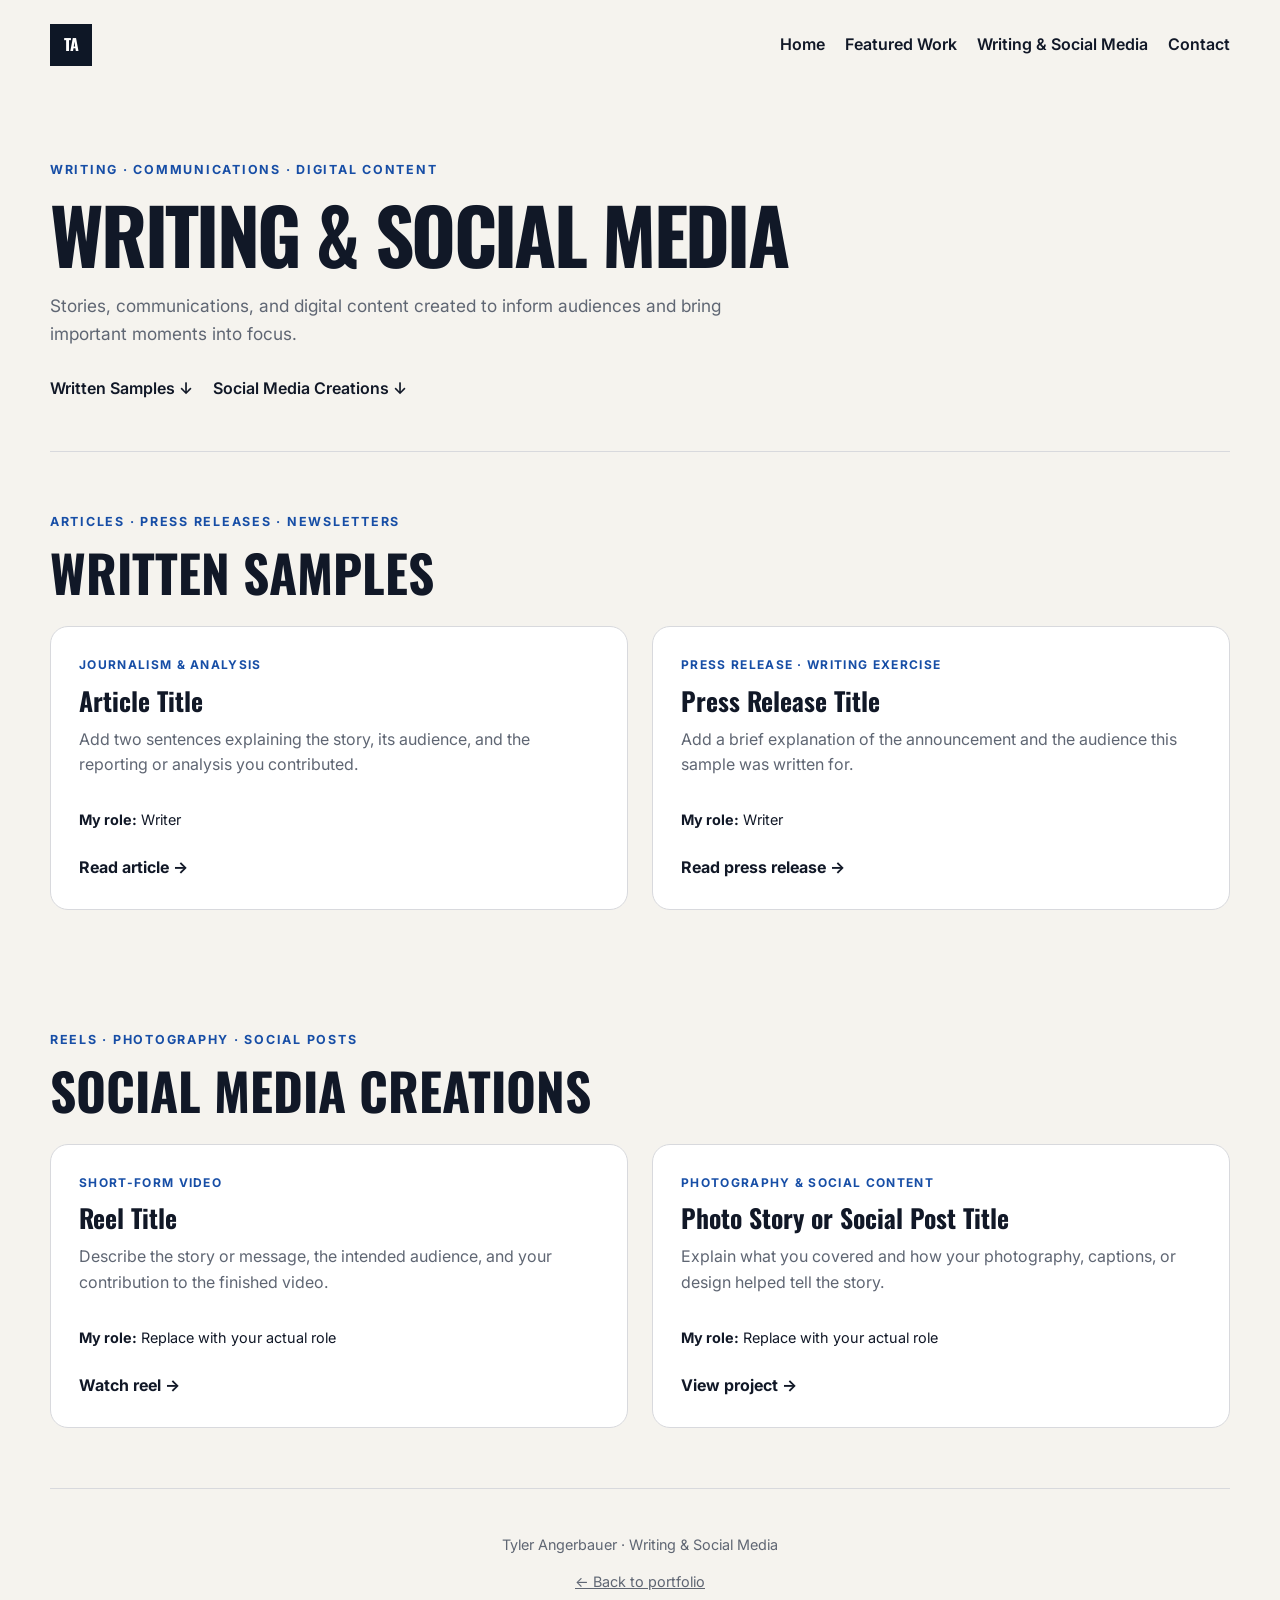
==== samples.html @ 7d31fdf2 "Create samples.html" ====
<!DOCTYPE html>
<html lang="en">
<head>
  <meta charset="UTF-8">
  <meta name="viewport" content="width=device-width, initial-scale=1.0">

  <meta
    name="description"
    content="Writing, communications, and social media samples by Tyler Angerbauer."
  >

  <title>Writing & Social Media | Tyler Angerbauer</title>

  <link rel="preconnect" href="https://fonts.googleapis.com">
  <link rel="preconnect" href="https://fonts.gstatic.com" crossorigin>

  <link
    href="https://fonts.googleapis.com/css2?family=Inter:wght@400;500;600;700&family=Oswald:wght@500;600;700&display=swap"
    rel="stylesheet"
  >

  <link rel="stylesheet" href="styles.css">

  <!-- Styles specific to this page -->
  <style>
    .samples-container,
    .samples-header,
    .samples-footer {
      width: min(1180px, calc(100% - 40px));
      margin-inline: auto;
    }

    .samples-header {
      display: flex;
      align-items: center;
      justify-content: space-between;
      flex-wrap: wrap;
      gap: 20px;
      padding-block: 24px;
    }

    .samples-nav,
    .samples-jump-links {
      display: flex;
      flex-wrap: wrap;
      gap: 20px;
    }

    .samples-nav a,
    .samples-jump-links a {
      font-weight: 600;
      text-decoration: none;
    }

    .samples-intro {
      padding: 70px 0 50px;
      border-bottom: 1px solid var(--line);
    }

    .samples-intro h1 {
      font-size: clamp(2.5rem, 6vw, 5rem);
      overflow-wrap: anywhere;
    }

    .samples-intro > p:not(.eyebrow) {
      max-width: 700px;
      color: var(--muted);
      font-size: 1.08rem;
    }

    .samples-jump-links {
      margin-top: 28px;
    }

    .samples-section {
      padding-block: 60px;
      scroll-margin-top: 24px;
    }

    .samples-section h2 {
      font-size: clamp(2rem, 4vw, 3.5rem);
    }

    .samples-grid {
      display: grid;
      grid-template-columns: repeat(2, minmax(0, 1fr));
      gap: 24px;
      margin-top: 28px;
    }

    .sample-card {
      display: flex;
      flex-direction: column;
      min-width: 0;
      overflow: hidden;
      background: var(--surface);
      border: 1px solid var(--line);
      border-radius: var(--radius);
    }

    .sample-thumbnail {
      display: block;
      width: 100%;
      aspect-ratio: 16 / 9;
      object-fit: cover;
    }

    .sample-content {
      display: flex;
      flex-direction: column;
      align-items: flex-start;
      flex: 1;
      padding: 28px;
    }

    .sample-content h3 {
      margin-bottom: 14px;
    }

    .sample-description {
      color: var(--muted);
      margin-top: 0;
    }

    .sample-role {
      font-size: 0.9rem;
      margin-bottom: 24px;
    }

    .sample-content .text-link {
      margin-top: auto;
    }

    .samples-footer {
      padding-block: 30px;
      border-top: 1px solid var(--line);
      color: var(--muted);
      text-align: center;
    }

    @media (max-width: 700px) {
      .samples-grid {
        grid-template-columns: 1fr;
      }

      .samples-intro {
        padding-top: 40px;
      }
    }
  </style>
</head>

<body>
  <header class="samples-header">
    <a class="brand" href="index.html">TA</a>

    <nav class="samples-nav" aria-label="Primary navigation">
      <a href="index.html">Home</a>
      <a href="index.html#work">Featured Work</a>
      <a href="samples.html" aria-current="page">
        Writing & Social Media
      </a>
      <a href="index.html#contact">Contact</a>
    </nav>
  </header>

  <main class="samples-container">
    <!-- PAGE INTRODUCTION -->
    <section class="samples-intro">
      <p class="eyebrow">Writing · Communications · Digital Content</p>

      <h1>Writing & Social Media</h1>

      <p>
        Stories, communications, and digital content created to inform
        audiences and bring important moments into focus.
      </p>

      <nav class="samples-jump-links" aria-label="Sample categories">
        <a href="#writing">Written Samples ↓</a>
        <a href="#social">Social Media Creations ↓</a>
      </nav>
    </section>

    <!-- WRITTEN SAMPLES: Copy a sample-card to add another piece -->
    <section class="samples-section" id="writing">
      <p class="eyebrow">Articles · Press Releases · Newsletters</p>
      <h2>Written Samples</h2>

      <div class="samples-grid">

        <!-- WRITING SAMPLE 1 -->
        <article class="sample-card">
          <div class="sample-content">
            <p class="project-type">Journalism & Analysis</p>

            <h3>Article Title</h3>

            <p class="sample-description">
              Add two sentences explaining the story, its audience,
              and the reporting or analysis you contributed.
            </p>

            <p class="sample-role">
              <strong>My role:</strong> Writer
            </p>

            <a
              class="text-link"
              href="REPLACE_WITH_ARTICLE_URL"
              target="_blank"
              rel="noopener noreferrer"
            >
              Read article →
            </a>
          </div>
        </article>

        <!-- WRITING SAMPLE 2 -->
        <article class="sample-card">
          <div class="sample-content">
            <p class="project-type">Press Release · Writing Exercise</p>

            <h3>Press Release Title</h3>

            <p class="sample-description">
              Add a brief explanation of the announcement and the
              audience this sample was written for.
            </p>

            <p class="sample-role">
              <strong>My role:</strong> Writer
            </p>

            <a
              class="text-link"
              href="REPLACE_WITH_PDF_PATH"
              target="_blank"
              rel="noopener noreferrer"
            >
              Read press release →
            </a>
          </div>
        </article>

      </div>
    </section>

    <!-- SOCIAL MEDIA: Copy a sample-card to add another piece -->
    <section class="samples-section" id="social">
      <p class="eyebrow">Reels · Photography · Social Posts</p>
      <h2>Social Media Creations</h2>

      <div class="samples-grid">

        <!-- SOCIAL SAMPLE 1 -->
        <article class="sample-card">
          <!-- OPTIONAL: Uncomment after adding your thumbnail.
          <img
            class="sample-thumbnail"
            src="images/reel-thumbnail.jpg"
            alt="Describe the scene shown in your reel thumbnail"
            loading="lazy"
          >
          -->

          <div class="sample-content">
            <p class="project-type">Short-Form Video</p>

            <h3>Reel Title</h3>

            <p class="sample-description">
              Describe the story or message, the intended audience,
              and your contribution to the finished video.
            </p>

            <p class="sample-role">
              <strong>My role:</strong> Replace with your actual role
            </p>

            <a
              class="text-link"
              href="REPLACE_WITH_REEL_URL"
              target="_blank"
              rel="noopener noreferrer"
            >
              Watch reel →
            </a>
          </div>
        </article>

        <!-- SOCIAL SAMPLE 2 -->
        <article class="sample-card">
          <div class="sample-content">
            <p class="project-type">Photography & Social Content</p>

            <h3>Photo Story or Social Post Title</h3>

            <p class="sample-description">
              Explain what you covered and how your photography,
              captions, or design helped tell the story.
            </p>

            <p class="sample-role">
              <strong>My role:</strong> Replace with your actual role
            </p>

            <a
              class="text-link"
              href="REPLACE_WITH_POST_OR_GALLERY_URL"
              target="_blank"
              rel="noopener noreferrer"
            >
              View project →
            </a>
          </div>
        </article>

      </div>
    </section>
  </main>

  <footer class="samples-footer">
    <p>Tyler Angerbauer · Writing & Social Media</p>
    <a href="index.html">← Back to portfolio</a>
  </footer>
</body>
</html>
---- styles.css ----
/* =========================================================
   TYLER ANGERBAUER PORTFOLIO
   Most visual changes can be made in the VARIABLES section.
   ========================================================= */

:root {
  --bg: #f5f3ee;
  --surface: #ffffff;
  --text: #111827;
  --muted: #5f6673;
  --accent: #174ea6;
  --line: #d8d9dd;
  --dark: #0e1726;
  --max-width: 1180px;
  --radius: 18px;
}

* {
  box-sizing: border-box;
}

html {
  scroll-behavior: smooth;
}

body {
  margin: 0;
  background: var(--bg);
  color: var(--text);
  font-family: "Inter", Arial, sans-serif;
  line-height: 1.6;
}

a {
  color: inherit;
}

img {
  max-width: 100%;
  display: block;
}

.site-header {
  width: min(calc(100% - 40px), var(--max-width));
  margin: 0 auto;
  padding: 22px 0;
  display: flex;
  align-items: center;
  justify-content: space-between;
  position: relative;
  z-index: 10;
}

.brand {
  width: 42px;
  height: 42px;
  display: grid;
  place-items: center;
  background: var(--dark);
  color: white;
  text-decoration: none;
  font-family: "Oswald", sans-serif;
  font-weight: 700;
}

.nav {
  display: flex;
  gap: 28px;
}

.nav a {
  text-decoration: none;
  font-size: 0.92rem;
  font-weight: 600;
}

.section {
  width: min(calc(100% - 40px), var(--max-width));
  margin: 0 auto;
  padding: 90px 0;
}

.hero {
  min-height: 76vh;
  display: grid;
  grid-template-columns: 1.05fr 0.95fr;
  align-items: center;
  gap: 64px;
  padding-top: 55px;
}

.eyebrow {
  margin: 0 0 14px;
  text-transform: uppercase;
  letter-spacing: 0.14em;
  font-size: 0.78rem;
  font-weight: 700;
  color: var(--accent);
}

h1,
h2,
h3 {
  font-family: "Oswald", Arial, sans-serif;
  margin-top: 0;
  line-height: 1.02;
}

h1 {
  margin-bottom: 20px;
  font-size: clamp(7rem, 4.8vw, 4rem);
  text-transform: uppercase;
  letter-spacing: -0.035em;
}

h2 {
  margin-bottom: 18px;
  font-size: clamp(2.6rem, 6vw, 4.8rem);
  text-transform: uppercase;
}

h3 {
  font-size: 1.6rem;
}

.hero-title {
  font-weight: 700;
  font-size: 1.08rem;
}

.hero-text {
  max-width: 580px;
  color: var(--muted);
  font-size: 1.04rem;
}

.hero-actions {
  display: flex;
  flex-wrap: wrap;
  gap: 12px;
  margin-top: 30px;
}

.button {
  display: inline-block;
  padding: 13px 20px;
  border: 1px solid var(--dark);
  text-decoration: none;
  font-weight: 700;
  transition: 0.2s ease;
}

.button.primary {
  background: var(--dark);
  color: white;
}

.button:hover {
  transform: translateY(-2px);
}

.placeholder-media {
  display: grid;
  place-items: center;
  min-height: 360px;
  padding: 30px;
  text-align: center;
  background:
    linear-gradient(135deg, rgba(23,78,166,0.12), rgba(14,23,38,0.08)),
    var(--surface);
  border: 1px solid var(--line);
  color: var(--muted);
}

.hero-media {
  aspect-ratio: 4 / 5;
}

.section-heading {
  max-width: 720px;
  margin-bottom: 38px;
}

.section-heading > p:last-child {
  color: var(--muted);
}

.project-grid {
  display: grid;
  grid-template-columns: repeat(2, 1fr);
  gap: 24px;
}

.project-card {
  overflow: hidden;
  background: var(--surface);
  border: 1px solid var(--line);
  border-radius: var(--radius);
}

.project-card.featured {
  grid-column: span 2;
  display: grid;
  grid-template-columns: 1.25fr 0.75fr;
}

.project-image {
  min-height: 260px;
}

.project-card.featured .project-image {
  min-height: 430px;
}

.project-copy {
  padding: 28px;
}

.project-type {
  margin-top: 0;
  color: var(--accent);
  text-transform: uppercase;
  letter-spacing: 0.11em;
  font-size: 0.75rem;
  font-weight: 700;
}

.project-copy p:not(.project-type) {
  color: var(--muted);
}

.text-link {
  font-weight: 700;
  text-decoration: none;
}

.category-grid {
  margin-top: 65px;
  display: grid;
  grid-template-columns: repeat(3, 1fr);
  gap: 1px;
  background: var(--line);
  border: 1px solid var(--line);
}

.category-card {
  padding: 35px;
  background: var(--bg);
}

.category-number {
  display: block;
  margin-bottom: 40px;
  color: var(--accent);
  font-weight: 700;
}

.category-card p {
  color: var(--muted);
}

.about {
  border-top: 1px solid var(--line);
  border-bottom: 1px solid var(--line);
  display: grid;
  grid-template-columns: 1fr 1fr;
  gap: 70px;
}

.about h2 {
  font-size: clamp(2.6rem, 5vw, 4.2rem);
}

.about-copy {
  font-size: 1.08rem;
  color: var(--muted);
}

.experience-list {
  border-top: 1px solid var(--line);
}

.experience-item {
  display: flex;
  align-items: center;
  justify-content: space-between;
  gap: 30px;
  padding: 24px 0;
  border-bottom: 1px solid var(--line);
}

.experience-item h3,
.experience-item p {
  margin: 0;
}

.experience-item p,
.experience-item span {
  color: var(--muted);
}

.contact {
  background: var(--dark);
  color: white;
  width: 100%;
  max-width: none;
  padding-left: max(20px, calc((100vw - var(--max-width)) / 2));
  padding-right: max(20px, calc((100vw - var(--max-width)) / 2));
}

.contact p:not(.eyebrow) {
  color: #b9c0cd;
}

.contact-links {
  display: flex;
  flex-wrap: wrap;
  gap: 22px;
  margin-top: 30px;
}

.contact-links a {
  color: white;
  font-weight: 700;
}

footer {
  padding: 25px 20px;
  text-align: center;
  color: var(--muted);
  font-size: 0.9rem;
}

@media (max-width: 820px) {
  .nav {
    gap: 15px;
    font-size: 0.84rem;
  }

  .hero,
  .about {
    grid-template-columns: 1fr;
  }

  .hero {
    gap: 36px;
  }

  .hero-media {
    aspect-ratio: 16 / 10;
  }

  .project-grid,
  .category-grid {
    grid-template-columns: 1fr;
  }

  .project-card.featured {
    grid-column: auto;
    grid-template-columns: 1fr;
  }

  .project-card.featured .project-image {
    min-height: 280px;
  }
}

@media (max-width: 560px) {
  .site-header {
    align-items: flex-start;
  }

  .nav {
    display: grid;
    grid-template-columns: repeat(2, auto);
    gap: 6px 14px;
  }

  .section {
    padding: 65px 0;
  }

  h1 {
    font-size: 4rem;
  }

  .experience-item {
    align-items: flex-start;
    flex-direction: column;
    gap: 5px;
  }
}
/* Photos beneath the About text */
.about-photos {
  display: grid;
  grid-template-columns: repeat(2, minmax(0, 1fr));
  gap: 16px;
  margin-top: 28px;
}

.about-photos a {
  display: block;
  overflow: hidden;
  border-radius: 14px;
  box-shadow: 0 8px 24px rgba(14, 23, 38, 0.12);
}

.about-photos img {
  display: block;
  width: 100%;
  height: auto;
  transition: transform 0.25s ease;
}

.about-photos a:hover img {
  transform: scale(1.04);
}

.about-photos a:focus-visible {
  outline: 3px solid var(--accent);
  outline-offset: 4px;
}

@media (max-width: 560px) {
  .about-photos {
    grid-template-columns: 1fr;
  }
}

@media (prefers-reduced-motion: reduce) {
  .about-photos img {
    transition: none;
  }

  .about-photos a:hover img {
    transform: none;
  }
}
.about-photos a {
  aspect-ratio: 4 / 3;
}

.about-photos img {
  width: 100%;
  height: 100%;
  object-fit: cover;
  object-position: center;
}
.references-grid {
  display: grid;
  grid-template-columns: repeat(3, minmax(0, 1fr));
  gap: 24px;
}

.reference-card {
  min-width: 0;
  padding: 28px;
  background: var(--surface);
  border: 1px solid var(--line);
  border-radius: var(--radius);
}

.reference-card h3 {
  margin-bottom: 12px;
}

.reference-role {
  color: var(--accent);
  font-weight: 600;
}

.reference-card p {
  margin: 0 0 14px;
}

.reference-card address {
  display: flex;
  flex-direction: column;
  gap: 10px;
  margin-top: 20px;
  font-style: normal;
}

.reference-card address a {
  font-weight: 600;
  overflow-wrap: anywhere;
}

@media (max-width: 820px) {
  .references-grid {
    grid-template-columns: 1fr;
  }
}
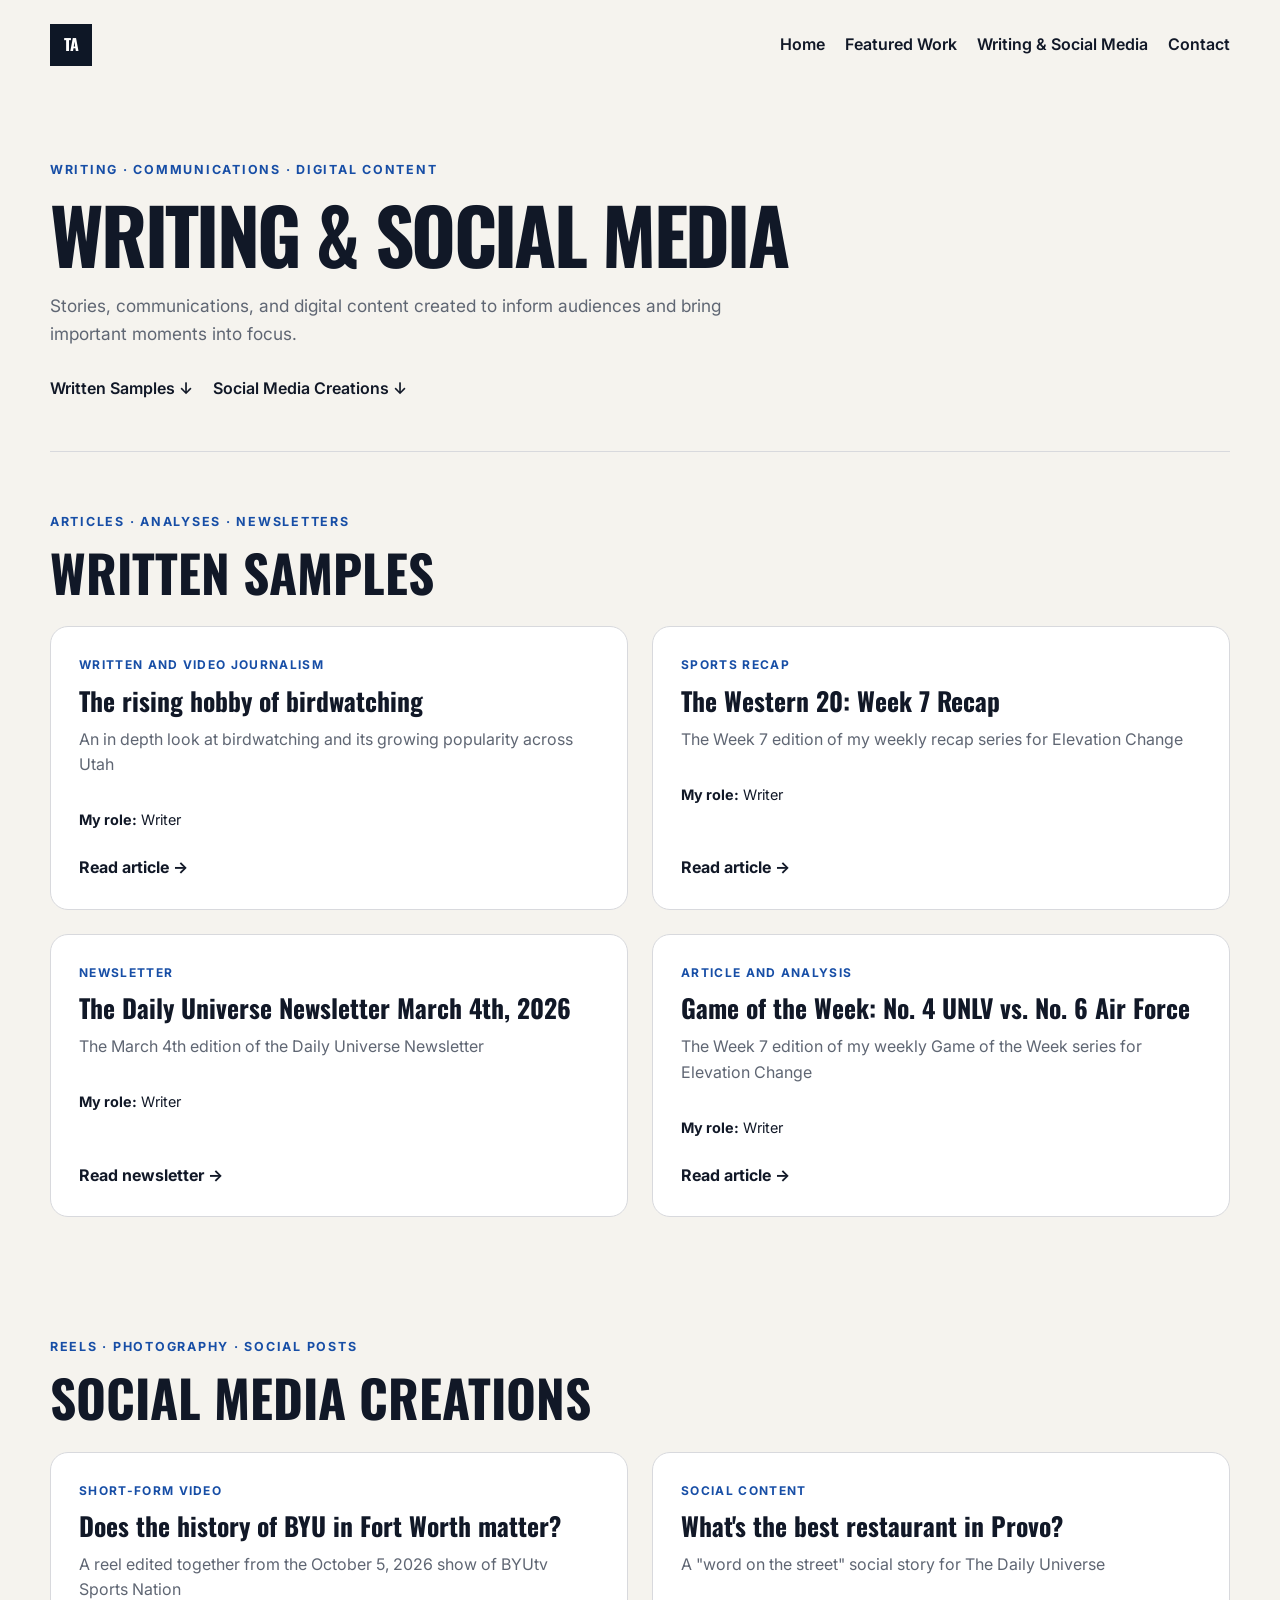
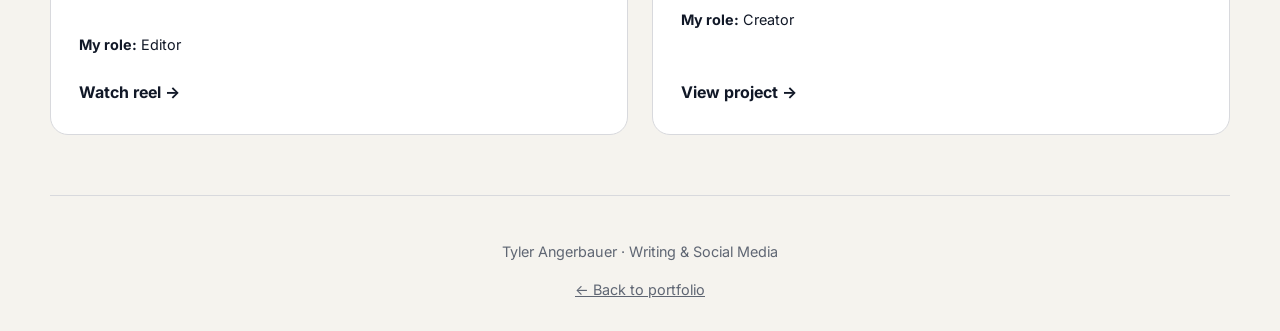
==== commit a5c3ef08: "Update samples.html" ====
--- a/samples.html
+++ b/samples.html
@@ -184,7 +184,7 @@
 
     <!-- WRITTEN SAMPLES: Copy a sample-card to add another piece -->
     <section class="samples-section" id="writing">
-      <p class="eyebrow">Articles · Press Releases · Newsletters</p>
+      <p class="eyebrow">Articles · Analyses · Newsletters</p>
       <h2>Written Samples</h2>
 
       <div class="samples-grid">
@@ -192,13 +192,12 @@
         <!-- WRITING SAMPLE 1 -->
         <article class="sample-card">
           <div class="sample-content">
-            <p class="project-type">Journalism & Analysis</p>
-
-            <h3>Article Title</h3>
-
-            <p class="sample-description">
-              Add two sentences explaining the story, its audience,
-              and the reporting or analysis you contributed.
+            <p class="project-type">Written and Video Journalism</p>
+
+            <h3>The rising hobby of birdwatching</h3>
+
+            <p class="sample-description">
+              An in depth look at birdwatching and its growing popularity across Utah
             </p>
 
             <p class="sample-role">
@@ -207,7 +206,7 @@
 
             <a
               class="text-link"
-              href="REPLACE_WITH_ARTICLE_URL"
+              href="https://universe.byu.edu/metro/the-rising-hobby-of-birdwatching"
               target="_blank"
               rel="noopener noreferrer"
             >
@@ -219,13 +218,12 @@
         <!-- WRITING SAMPLE 2 -->
         <article class="sample-card">
           <div class="sample-content">
-            <p class="project-type">Press Release · Writing Exercise</p>
-
-            <h3>Press Release Title</h3>
-
-            <p class="sample-description">
-              Add a brief explanation of the announcement and the
-              audience this sample was written for.
+            <p class="project-type">Sports Recap</p>
+
+            <h3>The Western 20: Week 7 Recap</h3>
+
+            <p class="sample-description">
+              The Week 7 edition of my weekly recap series for Elevation Change
             </p>
 
             <p class="sample-role">
@@ -234,11 +232,63 @@
 
             <a
               class="text-link"
-              href="REPLACE_WITH_PDF_PATH"
-              target="_blank"
-              rel="noopener noreferrer"
-            >
-              Read press release →
+              href="https://elevationchange.co/week-7-recap.html"
+              target="_blank"
+              rel="noopener noreferrer"
+            >
+              Read article →
+            </a>
+          </div>
+        </article>
+
+        <!-- WRITING SAMPLE 3 -->
+        <article class="sample-card">
+          <div class="sample-content">
+            <p class="project-type">Newsletter</p>
+
+            <h3>The Daily Universe Newsletter March 4th, 2026</h3>
+
+            <p class="sample-description">
+              The March 4th edition of the Daily Universe Newsletter
+            </p>
+
+            <p class="sample-role">
+              <strong>My role:</strong> Writer
+            </p>
+
+            <a
+              class="text-link"
+              href="UniverseNewsletter.pdf"
+              target="_blank"
+              rel="noopener noreferrer"
+            >
+              Read newsletter →
+            </a>
+          </div>
+        </article>
+
+               <!-- WRITING SAMPLE 4 -->
+        <article class="sample-card">
+          <div class="sample-content">
+            <p class="project-type">Article and Analysis</p>
+
+            <h3>Game of the Week: No. 4 UNLV vs. No. 6 Air Force</h3>
+
+            <p class="sample-description">
+              The Week 7 edition of my weekly Game of the Week series for Elevation Change
+            </p>
+
+            <p class="sample-role">
+              <strong>My role:</strong> Writer
+            </p>
+
+            <a
+              class="text-link"
+              href="https://elevationchange.co/game-of-the-week-unlv-air-force.html"
+              target="_blank"
+              rel="noopener noreferrer"
+            >
+              Read article →
             </a>
           </div>
         </article>
@@ -267,20 +317,19 @@
           <div class="sample-content">
             <p class="project-type">Short-Form Video</p>
 
-            <h3>Reel Title</h3>
-
-            <p class="sample-description">
-              Describe the story or message, the intended audience,
-              and your contribution to the finished video.
-            </p>
-
-            <p class="sample-role">
-              <strong>My role:</strong> Replace with your actual role
-            </p>
-
-            <a
-              class="text-link"
-              href="REPLACE_WITH_REEL_URL"
+            <h3>Does the history of BYU in Fort Worth matter?</h3>
+
+            <p class="sample-description">
+              A reel edited together from the October 5, 2026 show of BYUtv Sports Nation
+            </p>
+
+            <p class="sample-role">
+              <strong>My role:</strong> Editor
+            </p>
+
+            <a
+              class="text-link"
+              href="https://www.facebook.com/reel/1118003457465947"
               target="_blank"
               rel="noopener noreferrer"
             >
@@ -292,22 +341,21 @@
         <!-- SOCIAL SAMPLE 2 -->
         <article class="sample-card">
           <div class="sample-content">
-            <p class="project-type">Photography & Social Content</p>
-
-            <h3>Photo Story or Social Post Title</h3>
-
-            <p class="sample-description">
-              Explain what you covered and how your photography,
-              captions, or design helped tell the story.
-            </p>
-
-            <p class="sample-role">
-              <strong>My role:</strong> Replace with your actual role
-            </p>
-
-            <a
-              class="text-link"
-              href="REPLACE_WITH_POST_OR_GALLERY_URL"
+            <p class="project-type">Social Content</p>
+
+            <h3>What's the best restaurant in Provo?</h3>
+
+            <p class="sample-description">
+              A "word on the street" social story for The Daily Universe
+            </p>
+
+            <p class="sample-role">
+              <strong>My role:</strong> Creator
+            </p>
+
+            <a
+              class="text-link"
+              href="https://www.instagram.com/reel/DYP0WtHDqiq/"
               target="_blank"
               rel="noopener noreferrer"
             >
